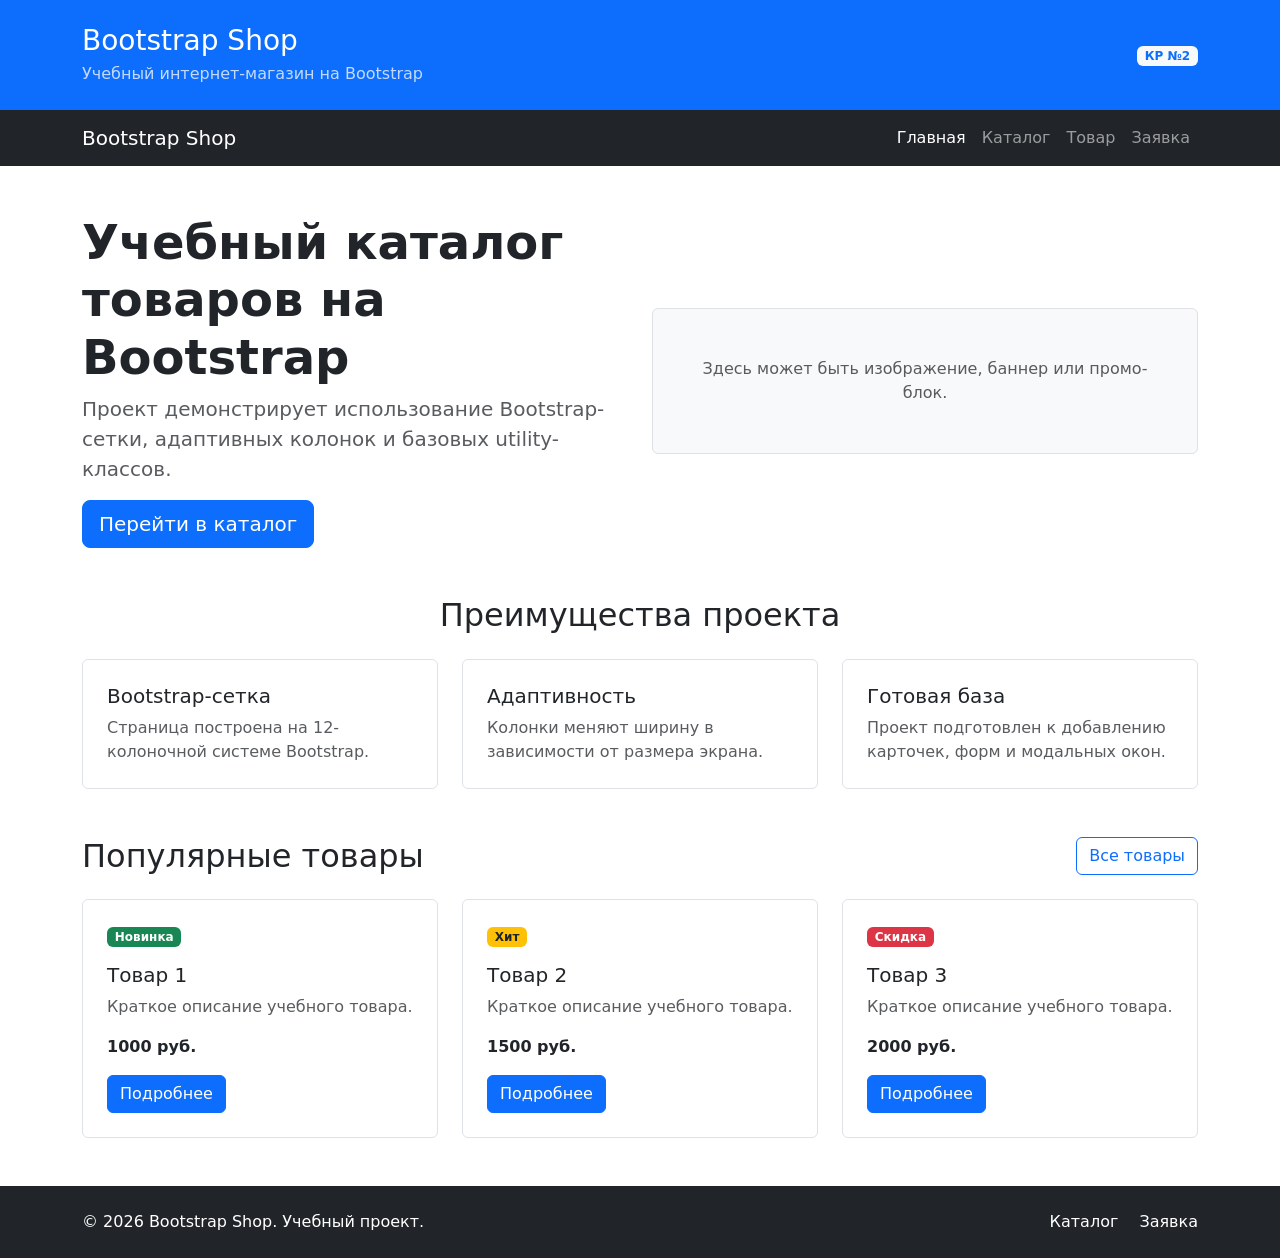
==== index.html @ 2a7916f4 "feat: initial Bootstrap grid homepage (PR-9) - index.html: Bootstrap-сетка, header, navbar, hero, be" ====
<!doctype html>
<html lang="ru">
<head>
  <meta charset="utf-8">
  <meta name="viewport" content="width=device-width, initial-scale=1">
  <title>Главная — Bootstrap Shop</title>
  <link href="https://cdn.jsdelivr.net/npm/bootstrap@5.3.3/dist/css/bootstrap.min.css" rel="stylesheet">
  <link rel="stylesheet" href="css/custom.css">
</head>
<body>
  <header class="bg-primary text-white py-4">
    <div class="container">
      <div class="row align-items-center">
        <div class="col-12 col-md-8">
          <h1 class="h3 mb-1">Bootstrap Shop</h1>
          <p class="mb-0 opacity-75">
            Учебный интернет-магазин на Bootstrap
          </p>
        </div>
        <div class="col-12 col-md-4 text-md-end mt-3 mt-md-0">
          <span class="badge bg-light text-primary">
            КР №2
          </span>
        </div>
      </div>
    </div>
  </header>

  <nav class="navbar navbar-expand-lg navbar-dark bg-dark">
    <div class="container">
      <a class="navbar-brand" href="index.html">Bootstrap Shop</a>
      <button class="navbar-toggler" type="button" data-bs-toggle="collapse" data-bs-target="#mainNavbar" aria-controls="mainNavbar" aria-expanded="false" aria-label="Переключить навигацию">
        <span class="navbar-toggler-icon"></span>
      </button>
      <div class="collapse navbar-collapse" id="mainNavbar">
        <ul class="navbar-nav ms-auto">
          <li class="nav-item">
            <a class="nav-link active" aria-current="page" href="index.html">Главная</a>
          </li>
          <li class="nav-item">
            <a class="nav-link" href="catalog.html">Каталог</a>
          </li>
          <li class="nav-item">
            <a class="nav-link" href="product.html">Товар</a>
          </li>
          <li class="nav-item">
            <a class="nav-link" href="order.html">Заявка</a>
          </li>
        </ul>
      </div>
    </div>
  </nav>

  <main>
    <section class="container my-5">
      <div class="row align-items-center g-4">
        <div class="col-12 col-lg-6">
          <h2 class="display-5 fw-bold">
            Учебный каталог товаров на Bootstrap
          </h2>
          <p class="lead text-muted">
            Проект демонстрирует использование Bootstrap-сетки,
            адаптивных колонок и базовых utility-классов.
          </p>
          <a class="btn btn-primary btn-lg" href="catalog.html">
            Перейти в каталог
          </a>
        </div>
        <div class="col-12 col-lg-6">
          <div class="p-5 bg-light border rounded text-center">
            <p class="mb-0 text-muted">
              Здесь может быть изображение, баннер или промо-блок.
            </p>
          </div>
        </div>
      </div>
    </section>

    <section class="container my-5">
      <h2 class="text-center mb-4">Преимущества проекта</h2>
      <div class="row g-4">
        <div class="col-12 col-md-4">
          <div class="p-4 border rounded h-100 bg-white">
            <h3 class="h5">Bootstrap-сетка</h3>
            <p class="mb-0 text-muted">
              Страница построена на 12-колоночной системе Bootstrap.
            </p>
          </div>
        </div>
        <div class="col-12 col-md-4">
          <div class="p-4 border rounded h-100 bg-white">
            <h3 class="h5">Адаптивность</h3>
            <p class="mb-0 text-muted">
              Колонки меняют ширину в зависимости от размера экрана.
            </p>
          </div>
        </div>
        <div class="col-12 col-md-4">
          <div class="p-4 border rounded h-100 bg-white">
            <h3 class="h5">Готовая база</h3>
            <p class="mb-0 text-muted">
              Проект подготовлен к добавлению карточек, форм и модальных окон.
            </p>
          </div>
        </div>
      </div>
    </section>

    <section class="container my-5">
      <div class="d-flex justify-content-between align-items-center mb-4">
        <h2 class="mb-0">Популярные товары</h2>
        <a class="btn btn-outline-primary" href="catalog.html">
          Все товары
        </a>
      </div>
      <div class="row g-4">
        <div class="col-12 col-md-6 col-lg-4">
          <div class="border rounded h-100 p-4">
            <span class="badge bg-success mb-3">Новинка</span>
            <h3 class="h5">Товар 1</h3>
            <p class="text-muted">
              Краткое описание учебного товара.
            </p>
            <p class="fw-bold mb-3">1000 руб.</p>
            <a class="btn btn-primary" href="product.html">
              Подробнее
            </a>
          </div>
        </div>
        <div class="col-12 col-md-6 col-lg-4">
          <div class="border rounded h-100 p-4">
            <span class="badge bg-warning text-dark mb-3">Хит</span>
            <h3 class="h5">Товар 2</h3>
            <p class="text-muted">
              Краткое описание учебного товара.
            </p>
            <p class="fw-bold mb-3">1500 руб.</p>
            <a class="btn btn-primary" href="product.html">
              Подробнее
            </a>
          </div>
        </div>
        <div class="col-12 col-md-6 col-lg-4">
          <div class="border rounded h-100 p-4">
            <span class="badge bg-danger mb-3">Скидка</span>
            <h3 class="h5">Товар 3</h3>
            <p class="text-muted">
              Краткое описание учебного товара.
            </p>
            <p class="fw-bold mb-3">2000 руб.</p>
            <a class="btn btn-primary" href="product.html">
              Подробнее
            </a>
          </div>
        </div>
      </div>
    </section>
  </main>

  <footer class="bg-dark text-white py-4 mt-5">
    <div class="container">
      <div class="row align-items-center g-3">
        <div class="col-12 col-md-6">
          <p class="mb-0">
            &copy; 2026 Bootstrap Shop. Учебный проект.
          </p>
        </div>
        <div class="col-12 col-md-6 text-md-end">
          <a class="text-white text-decoration-none me-3" href="catalog.html">
            Каталог
          </a>
          <a class="text-white text-decoration-none" href="order.html">
            Заявка
          </a>
        </div>
      </div>
    </div>
  </footer>

  <script src="https://cdn.jsdelivr.net/npm/bootstrap@5.3.3/dist/js/bootstrap.bundle.min.js"></script>
</body>
</html>
---- css/custom.css ----
/* custom.css
   Местные стили поверх Bootstrap-сетки.
*/

/* ---------- placeholder box (для пустых баннеров) ---------- */
.placeholder-box {
  background: repeating-linear-gradient(
    45deg,
    #f0f0f0,
    #f0f0f0 10px,
    #e8e8e8 10px,
    #e8e8e8 20px
  );
  min-height: 200px;
}
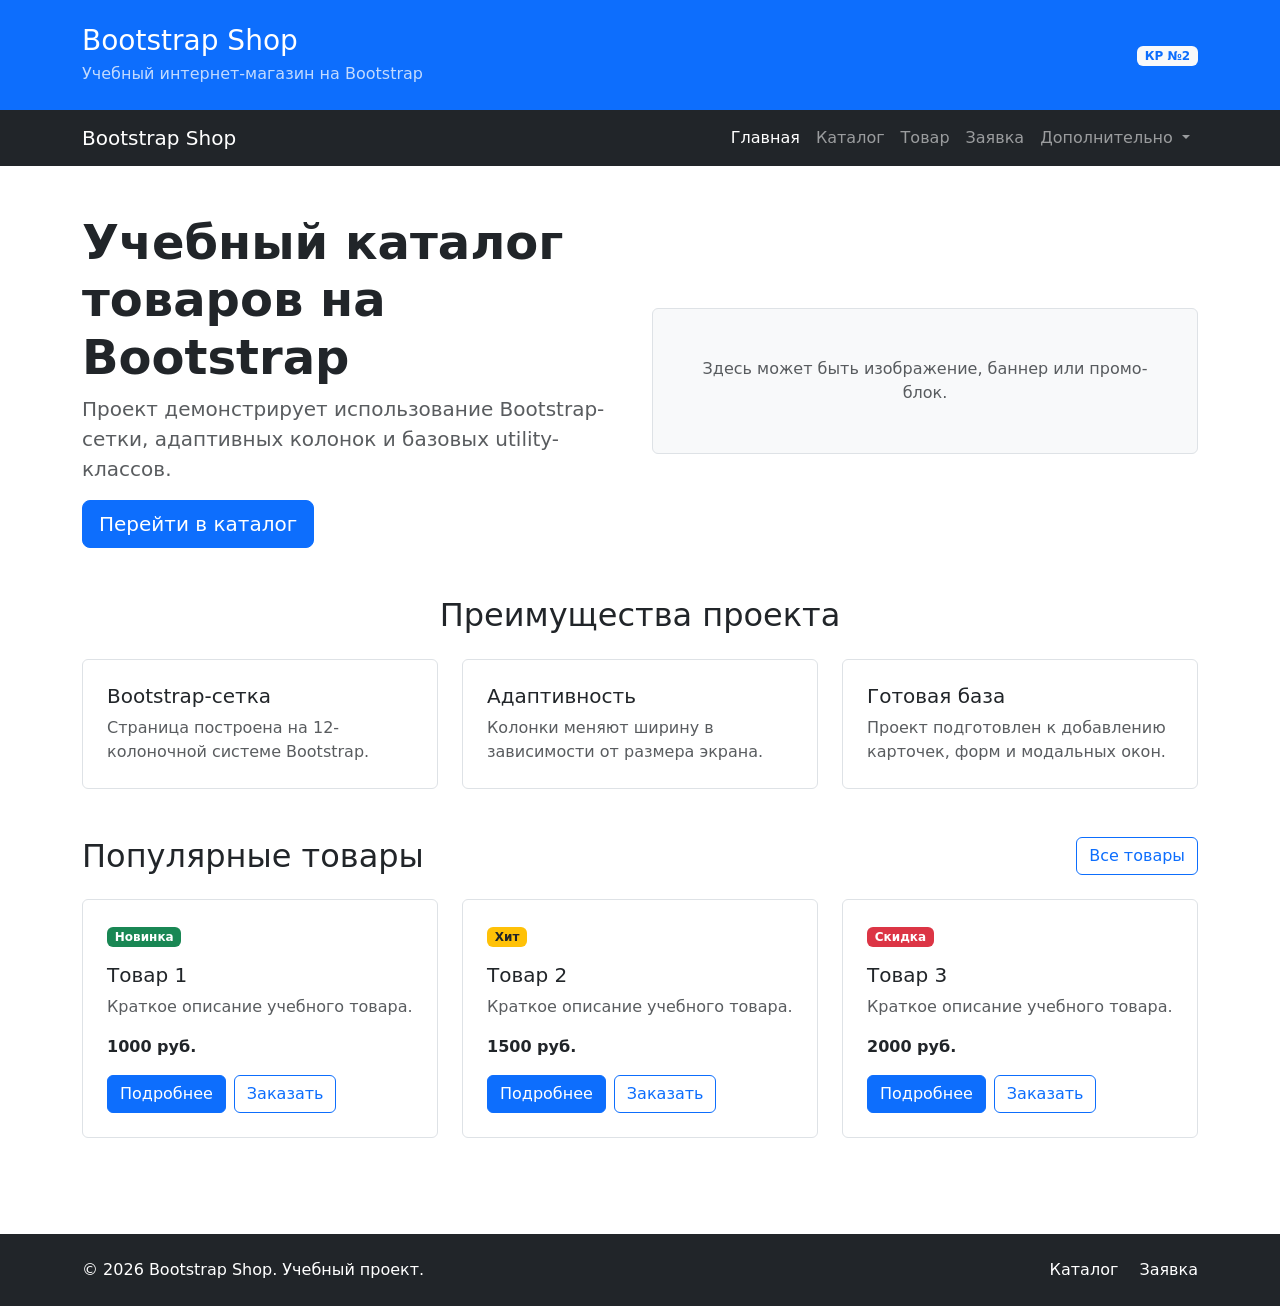
==== commit 39f0a20f: "feat: add Bootstrap components (PR-10) - unified navbar with dropdown on all pages - catalog.html: c" ====
--- a/index.html
+++ b/index.html
@@ -7,7 +7,9 @@
   <link href="https://cdn.jsdelivr.net/npm/bootstrap@5.3.3/dist/css/bootstrap.min.css" rel="stylesheet">
   <link rel="stylesheet" href="css/custom.css">
 </head>
-<body>
+<body class="d-flex flex-column min-vh-100">
+
+  <!-- Шапка -->
   <header class="bg-primary text-white py-4">
     <div class="container">
       <div class="row align-items-center">
@@ -26,6 +28,7 @@
     </div>
   </header>
 
+  <!-- Единая навигация -->
   <nav class="navbar navbar-expand-lg navbar-dark bg-dark">
     <div class="container">
       <a class="navbar-brand" href="index.html">Bootstrap Shop</a>
@@ -46,12 +49,22 @@
           <li class="nav-item">
             <a class="nav-link" href="order.html">Заявка</a>
           </li>
+          <li class="nav-item dropdown">
+            <a class="nav-link dropdown-toggle" href="#" role="button" data-bs-toggle="dropdown" aria-expanded="false">
+              Дополнительно
+            </a>
+            <ul class="dropdown-menu">
+              <li><a class="dropdown-item" href="catalog.html">Все товары</a></li>
+              <li><a class="dropdown-item" href="order.html">Оформить заявку</a></li>
+              <li><a class="dropdown-item" href="index.html#popular">Популярное</a></li>
+            </ul>
+          </li>
         </ul>
       </div>
     </div>
   </nav>
 
-  <main>
+  <main class="flex-grow-1">
     <section class="container my-5">
       <div class="row align-items-center g-4">
         <div class="col-12 col-lg-6">
@@ -106,7 +119,7 @@
       </div>
     </section>
 
-    <section class="container my-5">
+    <section class="container my-5" id="popular">
       <div class="d-flex justify-content-between align-items-center mb-4">
         <h2 class="mb-0">Популярные товары</h2>
         <a class="btn btn-outline-primary" href="catalog.html">
@@ -122,9 +135,14 @@
               Краткое описание учебного товара.
             </p>
             <p class="fw-bold mb-3">1000 руб.</p>
-            <a class="btn btn-primary" href="product.html">
-              Подробнее
-            </a>
+            <div class="d-flex gap-2">
+              <a class="btn btn-primary" href="product.html">
+                Подробнее
+              </a>
+              <button class="btn btn-outline-primary" type="button" data-bs-toggle="modal" data-bs-target="#orderModal">
+                Заказать
+              </button>
+            </div>
           </div>
         </div>
         <div class="col-12 col-md-6 col-lg-4">
@@ -135,9 +153,14 @@
               Краткое описание учебного товара.
             </p>
             <p class="fw-bold mb-3">1500 руб.</p>
-            <a class="btn btn-primary" href="product.html">
-              Подробнее
-            </a>
+            <div class="d-flex gap-2">
+              <a class="btn btn-primary" href="product.html">
+                Подробнее
+              </a>
+              <button class="btn btn-outline-primary" type="button" data-bs-toggle="modal" data-bs-target="#orderModal">
+                Заказать
+              </button>
+            </div>
           </div>
         </div>
         <div class="col-12 col-md-6 col-lg-4">
@@ -148,9 +171,14 @@
               Краткое описание учебного товара.
             </p>
             <p class="fw-bold mb-3">2000 руб.</p>
-            <a class="btn btn-primary" href="product.html">
-              Подробнее
-            </a>
+            <div class="d-flex gap-2">
+              <a class="btn btn-primary" href="product.html">
+                Подробнее
+              </a>
+              <button class="btn btn-outline-primary" type="button" data-bs-toggle="modal" data-bs-target="#orderModal">
+                Заказать
+              </button>
+            </div>
           </div>
         </div>
       </div>
@@ -177,6 +205,47 @@
     </div>
   </footer>
 
+  <!-- Модальное окно заказа -->
+  <div class="modal fade" id="orderModal" tabindex="-1" aria-labelledby="orderModalLabel" aria-hidden="true">
+    <div class="modal-dialog">
+      <div class="modal-content">
+        <div class="modal-header">
+          <h2 class="modal-title h5" id="orderModalLabel">
+            Быстрая заявка
+          </h2>
+          <button type="button" class="btn-close" data-bs-dismiss="modal" aria-label="Закрыть"></button>
+        </div>
+        <div class="modal-body">
+          <p class="text-muted">
+            Оставьте контактные данные, и менеджер свяжется с вами.
+          </p>
+          <form>
+            <div class="mb-3">
+              <label for="modal-name" class="form-label">Имя</label>
+              <input id="modal-name" type="text" class="form-control" required>
+            </div>
+            <div class="mb-3">
+              <label for="modal-phone" class="form-label">Телефон</label>
+              <input id="modal-phone" type="tel" class="form-control" required>
+            </div>
+            <div class="form-check mb-3">
+              <input id="modal-agree" class="form-check-input" type="checkbox" required>
+              <label class="form-check-label" for="modal-agree">
+                Согласен на обработку данных
+              </label>
+            </div>
+          </form>
+        </div>
+        <div class="modal-footer">
+          <button type="button" class="btn btn-secondary" data-bs-dismiss="modal">
+            Закрыть
+          </button>
+          <button type="button" class="btn btn-primary">Отправить</button>
+        </div>
+      </div>
+    </div>
+  </div>
+
   <script src="https://cdn.jsdelivr.net/npm/bootstrap@5.3.3/dist/js/bootstrap.bundle.min.js"></script>
 </body>
 </html>
--- a/css/custom.css
+++ b/css/custom.css
@@ -13,3 +13,16 @@
   );
   min-height: 200px;
 }
+
+/* ---------- placeholder image (для карточек товара) ---------- */
+.placeholder-image {
+  min-height: 320px;
+  display: flex;
+  align-items: center;
+  justify-content: center;
+}
+
+.card-img-top {
+  height: 180px;
+  object-fit: cover;
+}
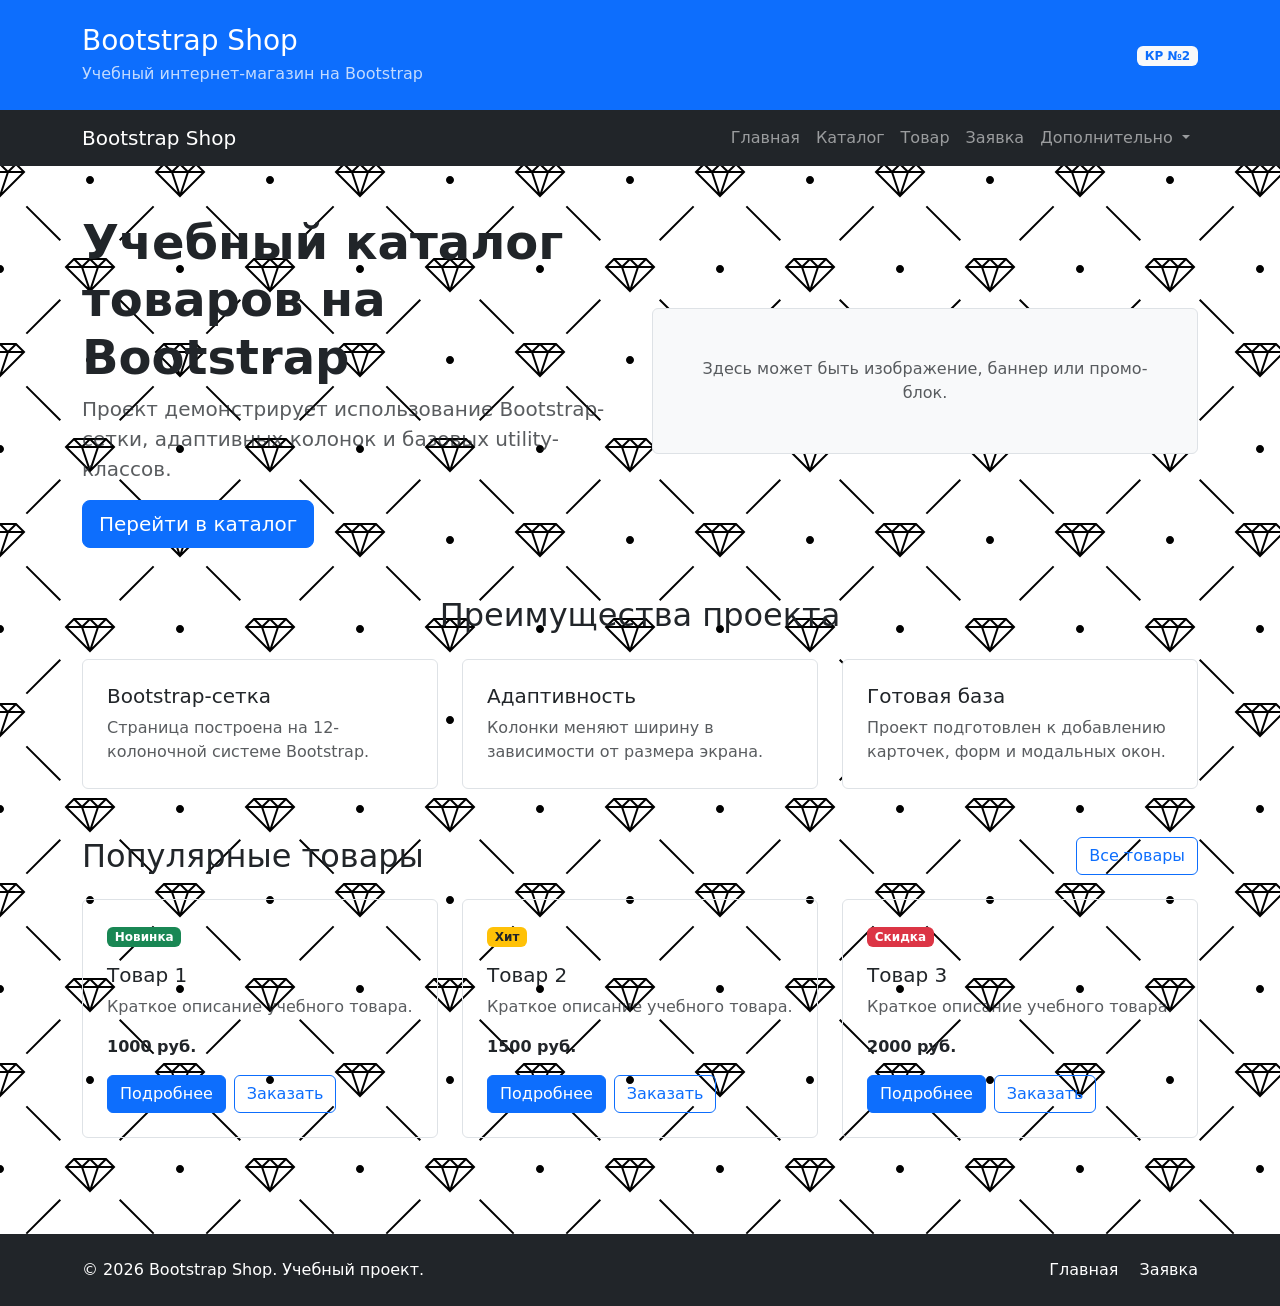
==== commit bd20d911: "fix" ====
--- a/index.html
+++ b/index.html
@@ -4,65 +4,12 @@
   <meta charset="utf-8">
   <meta name="viewport" content="width=device-width, initial-scale=1">
   <title>Главная — Bootstrap Shop</title>
-  <link href="https://cdn.jsdelivr.net/npm/bootstrap@5.3.3/dist/css/bootstrap.min.css" rel="stylesheet">
+  <link rel="stylesheet" href="vendor/bootstrap/css/bootstrap.min.css">
   <link rel="stylesheet" href="css/custom.css">
 </head>
 <body class="d-flex flex-column min-vh-100">
 
-  <!-- Шапка -->
-  <header class="bg-primary text-white py-4">
-    <div class="container">
-      <div class="row align-items-center">
-        <div class="col-12 col-md-8">
-          <h1 class="h3 mb-1">Bootstrap Shop</h1>
-          <p class="mb-0 opacity-75">
-            Учебный интернет-магазин на Bootstrap
-          </p>
-        </div>
-        <div class="col-12 col-md-4 text-md-end mt-3 mt-md-0">
-          <span class="badge bg-light text-primary">
-            КР №2
-          </span>
-        </div>
-      </div>
-    </div>
-  </header>
-
-  <!-- Единая навигация -->
-  <nav class="navbar navbar-expand-lg navbar-dark bg-dark">
-    <div class="container">
-      <a class="navbar-brand" href="index.html">Bootstrap Shop</a>
-      <button class="navbar-toggler" type="button" data-bs-toggle="collapse" data-bs-target="#mainNavbar" aria-controls="mainNavbar" aria-expanded="false" aria-label="Переключить навигацию">
-        <span class="navbar-toggler-icon"></span>
-      </button>
-      <div class="collapse navbar-collapse" id="mainNavbar">
-        <ul class="navbar-nav ms-auto">
-          <li class="nav-item">
-            <a class="nav-link active" aria-current="page" href="index.html">Главная</a>
-          </li>
-          <li class="nav-item">
-            <a class="nav-link" href="catalog.html">Каталог</a>
-          </li>
-          <li class="nav-item">
-            <a class="nav-link" href="product.html">Товар</a>
-          </li>
-          <li class="nav-item">
-            <a class="nav-link" href="order.html">Заявка</a>
-          </li>
-          <li class="nav-item dropdown">
-            <a class="nav-link dropdown-toggle" href="#" role="button" data-bs-toggle="dropdown" aria-expanded="false">
-              Дополнительно
-            </a>
-            <ul class="dropdown-menu">
-              <li><a class="dropdown-item" href="catalog.html">Все товары</a></li>
-              <li><a class="dropdown-item" href="order.html">Оформить заявку</a></li>
-              <li><a class="dropdown-item" href="index.html#popular">Популярное</a></li>
-            </ul>
-          </li>
-        </ul>
-      </div>
-    </div>
-  </nav>
+  <div id="header-placeholder"></div>
 
   <main class="flex-grow-1">
     <section class="container my-5">
@@ -185,25 +132,7 @@
     </section>
   </main>
 
-  <footer class="bg-dark text-white py-4 mt-5">
-    <div class="container">
-      <div class="row align-items-center g-3">
-        <div class="col-12 col-md-6">
-          <p class="mb-0">
-            &copy; 2026 Bootstrap Shop. Учебный проект.
-          </p>
-        </div>
-        <div class="col-12 col-md-6 text-md-end">
-          <a class="text-white text-decoration-none me-3" href="catalog.html">
-            Каталог
-          </a>
-          <a class="text-white text-decoration-none" href="order.html">
-            Заявка
-          </a>
-        </div>
-      </div>
-    </div>
-  </footer>
+  <div id="footer-placeholder"></div>
 
   <!-- Модальное окно заказа -->
   <div class="modal fade" id="orderModal" tabindex="-1" aria-labelledby="orderModalLabel" aria-hidden="true">
@@ -246,6 +175,7 @@
     </div>
   </div>
 
-  <script src="https://cdn.jsdelivr.net/npm/bootstrap@5.3.3/dist/js/bootstrap.bundle.min.js"></script>
+  <script src="vendor/bootstrap/js/bootstrap.bundle.min.js"></script>
+  <script src="js/include.js"></script>
 </body>
 </html>
--- a/css/custom.css
+++ b/css/custom.css
@@ -1,6 +1,12 @@
 /* custom.css
    Местные стили поверх Bootstrap-сетки.
 */
+
+body {
+  background-image: url('../images/glamorous.svg');
+  background-repeat: repeat;
+  background-size: 180px 180px;
+}
 
 /* ---------- placeholder box (для пустых баннеров) ---------- */
 .placeholder-box {
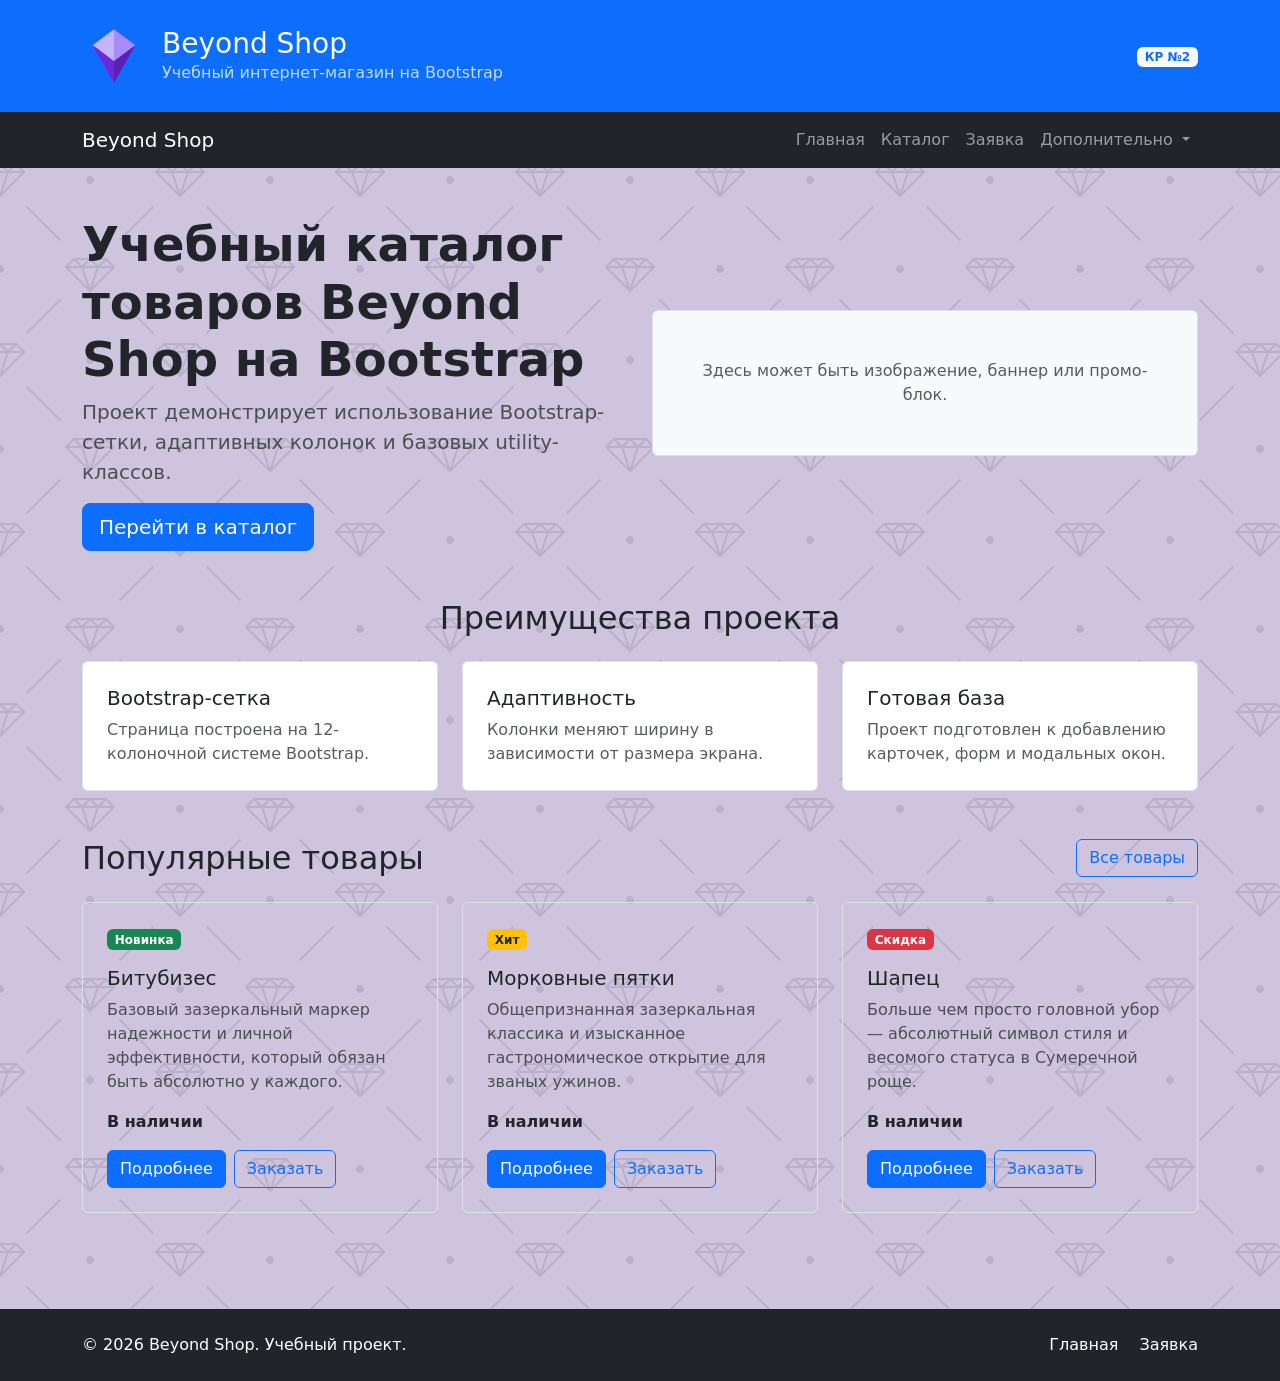
==== commit 594d25e2: "fix: html" ====
--- a/index.html
+++ b/index.html
@@ -3,7 +3,8 @@
 <head>
   <meta charset="utf-8">
   <meta name="viewport" content="width=device-width, initial-scale=1">
-  <title>Главная — Bootstrap Shop</title>
+  <title>Главная — Beyond Shop</title>
+  <link rel="icon" href="favicon.svg" type="image/svg+xml">
   <link rel="stylesheet" href="vendor/bootstrap/css/bootstrap.min.css">
   <link rel="stylesheet" href="css/custom.css">
 </head>
@@ -16,7 +17,7 @@
       <div class="row align-items-center g-4">
         <div class="col-12 col-lg-6">
           <h2 class="display-5 fw-bold">
-            Учебный каталог товаров на Bootstrap
+            Учебный каталог товаров Beyond Shop на Bootstrap
           </h2>
           <p class="lead text-muted">
             Проект демонстрирует использование Bootstrap-сетки,
@@ -77,13 +78,13 @@
         <div class="col-12 col-md-6 col-lg-4">
           <div class="border rounded h-100 p-4">
             <span class="badge bg-success mb-3">Новинка</span>
-            <h3 class="h5">Товар 1</h3>
+            <h3 class="h5">Битубизес</h3>
             <p class="text-muted">
-              Краткое описание учебного товара.
+              Базовый зазеркальный маркер надежности и личной эффективности, который обязан быть абсолютно у каждого.
             </p>
-            <p class="fw-bold mb-3">1000 руб.</p>
+            <p class="fw-bold mb-3">В наличии</p>
             <div class="d-flex gap-2">
-              <a class="btn btn-primary" href="product.html">
+              <a class="btn btn-primary" href="products/bitubisas.html">
                 Подробнее
               </a>
               <button class="btn btn-outline-primary" type="button" data-bs-toggle="modal" data-bs-target="#orderModal">
@@ -95,13 +96,13 @@
         <div class="col-12 col-md-6 col-lg-4">
           <div class="border rounded h-100 p-4">
             <span class="badge bg-warning text-dark mb-3">Хит</span>
-            <h3 class="h5">Товар 2</h3>
+            <h3 class="h5">Морковные пятки</h3>
             <p class="text-muted">
-              Краткое описание учебного товара.
+              Общепризнанная зазеркальная классика и изысканное гастрономическое открытие для званых ужинов.
             </p>
-            <p class="fw-bold mb-3">1500 руб.</p>
+            <p class="fw-bold mb-3">В наличии</p>
             <div class="d-flex gap-2">
-              <a class="btn btn-primary" href="product.html">
+              <a class="btn btn-primary" href="products/morkovniy-piatky.html">
                 Подробнее
               </a>
               <button class="btn btn-outline-primary" type="button" data-bs-toggle="modal" data-bs-target="#orderModal">
@@ -113,13 +114,13 @@
         <div class="col-12 col-md-6 col-lg-4">
           <div class="border rounded h-100 p-4">
             <span class="badge bg-danger mb-3">Скидка</span>
-            <h3 class="h5">Товар 3</h3>
+            <h3 class="h5">Шапец</h3>
             <p class="text-muted">
-              Краткое описание учебного товара.
+              Больше чем просто головной убор — абсолютный символ стиля и весомого статуса в Сумеречной роще.
             </p>
-            <p class="fw-bold mb-3">2000 руб.</p>
+            <p class="fw-bold mb-3">В наличии</p>
             <div class="d-flex gap-2">
-              <a class="btn btn-primary" href="product.html">
+              <a class="btn btn-primary" href="products/shapec.html">
                 Подробнее
               </a>
               <button class="btn btn-outline-primary" type="button" data-bs-toggle="modal" data-bs-target="#orderModal">
--- a/css/custom.css
+++ b/css/custom.css
@@ -3,6 +3,7 @@
 */
 
 body {
+  background-color: #cfc4de;
   background-image: url('../images/glamorous.svg');
   background-repeat: repeat;
   background-size: 180px 180px;
@@ -29,6 +30,5 @@
 }
 
 .card-img-top {
-  height: 180px;
-  object-fit: cover;
+  object-fit: contain;
 }
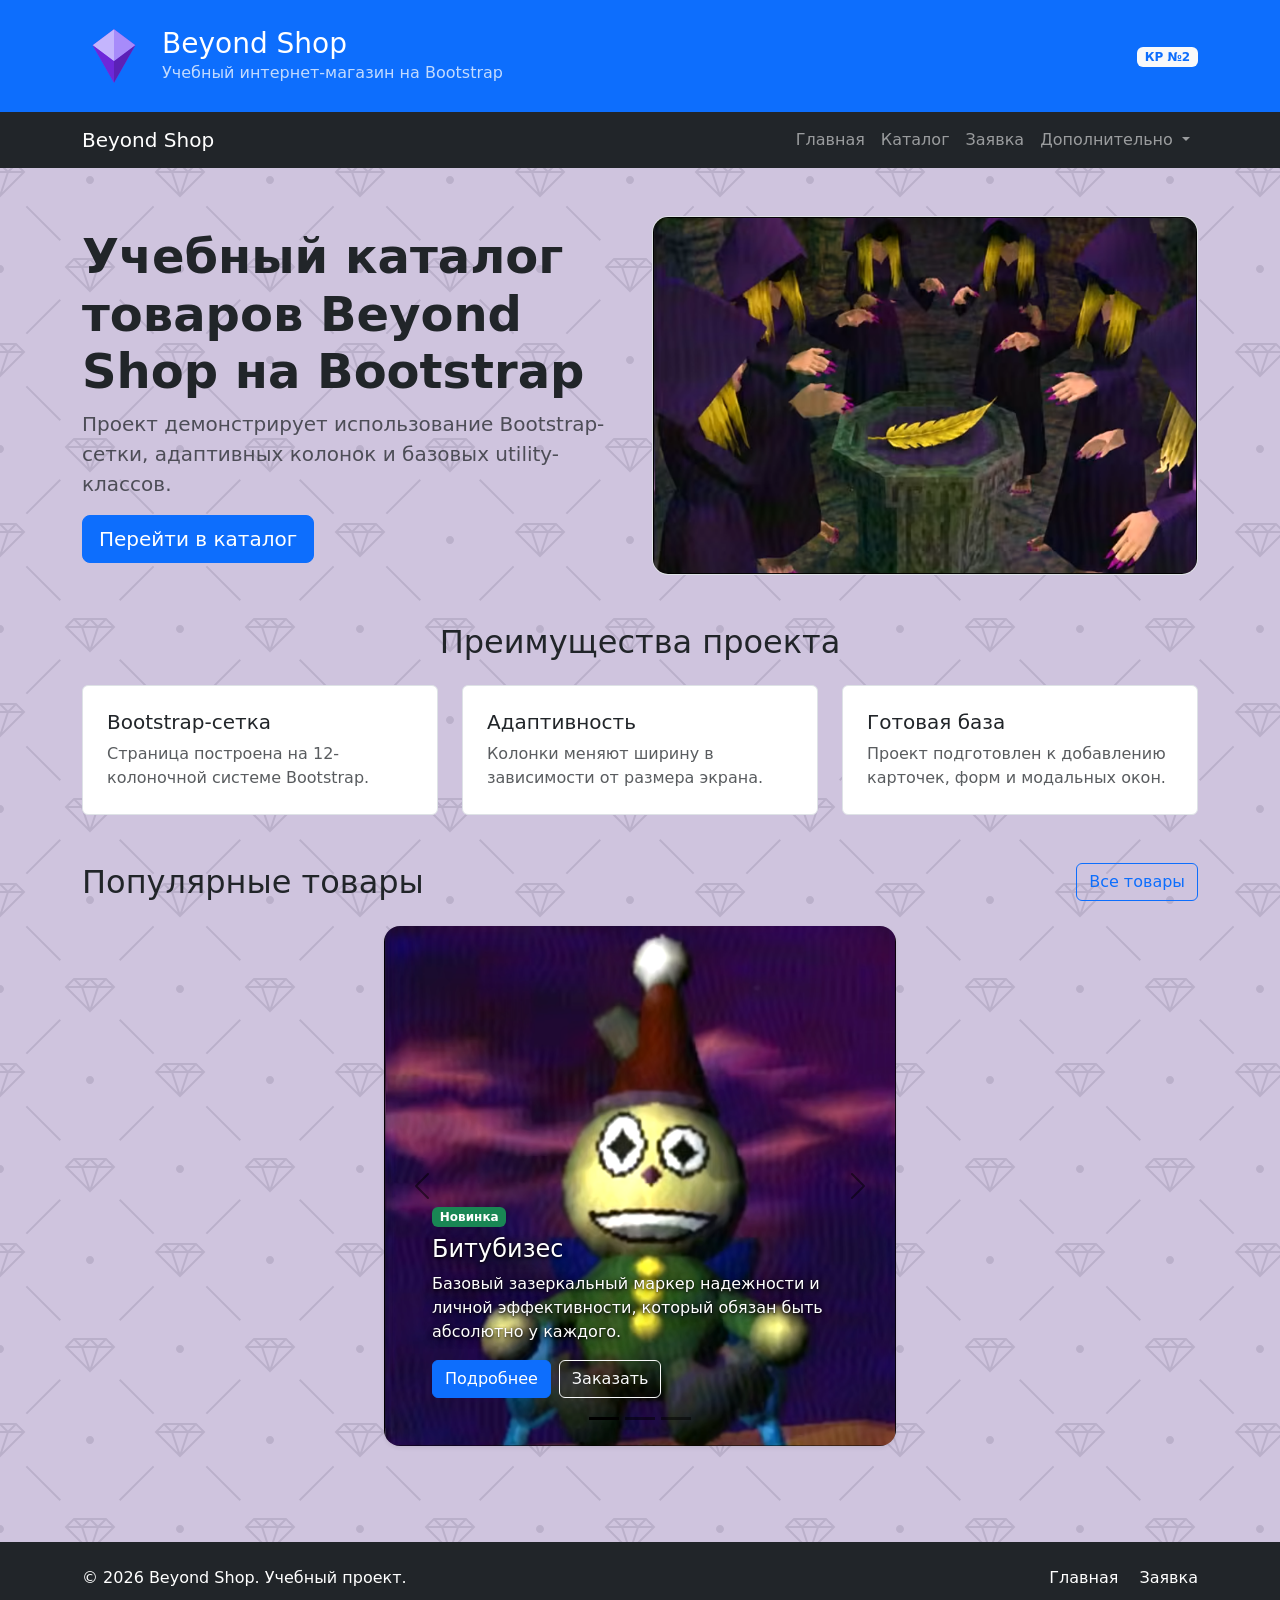
==== commit 0843879a: "upd: carousel" ====
--- a/index.html
+++ b/index.html
@@ -28,11 +28,12 @@
           </a>
         </div>
         <div class="col-12 col-lg-6">
-          <div class="p-5 bg-light border rounded text-center">
-            <p class="mb-0 text-muted">
-              Здесь может быть изображение, баннер или промо-блок.
-            </p>
-          </div>
+            <div class="border rounded-4 overflow-hidden bg-light">
+                <!--<p class="mb-0 text-muted">
+                  Здесь может быть изображение, баннер или промо-блок.
+                </p>-->
+                <img src="../images/witches.png" class="card-img-top" alt="Битубизес">
+            </div>
         </div>
       </div>
     </section>
@@ -67,67 +68,114 @@
       </div>
     </section>
 
-    <section class="container my-5" id="popular">
-      <div class="d-flex justify-content-between align-items-center mb-4">
-        <h2 class="mb-0">Популярные товары</h2>
-        <a class="btn btn-outline-primary" href="catalog.html">
-          Все товары
-        </a>
-      </div>
-      <div class="row g-4">
-        <div class="col-12 col-md-6 col-lg-4">
-          <div class="border rounded h-100 p-4">
-            <span class="badge bg-success mb-3">Новинка</span>
-            <h3 class="h5">Битубизес</h3>
-            <p class="text-muted">
-              Базовый зазеркальный маркер надежности и личной эффективности, который обязан быть абсолютно у каждого.
-            </p>
-            <p class="fw-bold mb-3">В наличии</p>
-            <div class="d-flex gap-2">
-              <a class="btn btn-primary" href="products/bitubisas.html">
-                Подробнее
-              </a>
-              <button class="btn btn-outline-primary" type="button" data-bs-toggle="modal" data-bs-target="#orderModal">
-                Заказать
-              </button>
-            </div>
-          </div>
-        </div>
-        <div class="col-12 col-md-6 col-lg-4">
-          <div class="border rounded h-100 p-4">
-            <span class="badge bg-warning text-dark mb-3">Хит</span>
-            <h3 class="h5">Морковные пятки</h3>
-            <p class="text-muted">
-              Общепризнанная зазеркальная классика и изысканное гастрономическое открытие для званых ужинов.
-            </p>
-            <p class="fw-bold mb-3">В наличии</p>
-            <div class="d-flex gap-2">
-              <a class="btn btn-primary" href="products/morkovniy-piatky.html">
-                Подробнее
-              </a>
-              <button class="btn btn-outline-primary" type="button" data-bs-toggle="modal" data-bs-target="#orderModal">
-                Заказать
-              </button>
-            </div>
-          </div>
-        </div>
-        <div class="col-12 col-md-6 col-lg-4">
-          <div class="border rounded h-100 p-4">
-            <span class="badge bg-danger mb-3">Скидка</span>
-            <h3 class="h5">Шапец</h3>
-            <p class="text-muted">
-              Больше чем просто головной убор — абсолютный символ стиля и весомого статуса в Сумеречной роще.
-            </p>
-            <p class="fw-bold mb-3">В наличии</p>
-            <div class="d-flex gap-2">
-              <a class="btn btn-primary" href="products/shapec.html">
-                Подробнее
-              </a>
-              <button class="btn btn-outline-primary" type="button" data-bs-toggle="modal" data-bs-target="#orderModal">
-                Заказать
-              </button>
-            </div>
-          </div>
+    <section class="my-5" id="popular">
+
+      <!-- Заголовок остаётся в обычном container -->
+      <div class="container">
+        <div class="d-flex justify-content-between align-items-center mb-4">
+          <h2 class="mb-0">Популярные товары</h2>
+          <a class="btn btn-outline-primary" href="catalog.html">
+            Все товары
+          </a>
+        </div>
+      </div>
+
+      <!-- Карусель — вне container, ширина задаётся .carousel-width -->
+      <div class="container-fluid px-0">
+        <div id="popularCarousel"
+             class="carousel slide carousel-dark carousel-width shadow-sm rounded-4 overflow-hidden"
+             data-bs-ride="carousel"
+             data-bs-interval="6000">
+
+          <div class="carousel-indicators">
+            <button type="button" data-bs-target="#popularCarousel" data-bs-slide-to="0"
+                    class="active" aria-current="true" aria-label="Битубизес"></button>
+            <button type="button" data-bs-target="#popularCarousel" data-bs-slide-to="1"
+                    aria-label="Морковные пятки"></button>
+            <button type="button" data-bs-target="#popularCarousel" data-bs-slide-to="2"
+                    aria-label="Шапец"></button>
+          </div>
+
+          <div class="carousel-inner">
+
+            <!-- Битубизес -->
+            <div class="carousel-item active">
+              <div class="d-flex flex-column justify-content-end p-4 p-md-5"
+                   style="min-height: 520px; background: #e9ecef url('images/Bitubisas.png') bottom center/cover no-repeat;">
+                <div class="carousel-hero-text" style="max-width: 560px;">
+                  <span class="badge bg-success mb-2">Новинка</span>
+                  <h3 class="h4 mb-2">Битубизес</h3>
+                  <p class="mb-3">
+                    Базовый зазеркальный маркер надежности и личной эффективности,
+                    который обязан быть абсолютно у каждого.
+                  </p>
+                  <div class="d-flex gap-2">
+                    <a class="btn btn-primary" href="products/bitubisas.html">Подробнее</a>
+                    <button class="btn btn-outline-light" type="button"
+                            data-bs-toggle="modal" data-bs-target="#orderModal">
+                      Заказать
+                    </button>
+                  </div>
+                </div>
+              </div>
+            </div>
+
+            <!-- Морковные пятки -->
+            <div class="carousel-item">
+              <div class="d-flex flex-column justify-content-end p-4 p-md-5"
+                   style="min-height: 520px; background: #e9ecef url('images/Morkovniy_piatky.png') bottom center/cover no-repeat;">
+                <div class="carousel-hero-text" style="max-width: 560px;">
+                  <span class="badge bg-warning text-dark mb-2">Хит</span>
+                  <h3 class="h4 mb-2">Морковные пятки</h3>
+                  <p class="mb-3">
+                    Общепризнанная зазеркальная классика и изысканное гастрономическое
+                    открытие для званых ужинов.
+                  </p>
+                  <div class="d-flex gap-2">
+                    <a class="btn btn-primary" href="products/morkovniy-piatky.html">Подробнее</a>
+                    <button class="btn btn-outline-light" type="button"
+                            data-bs-toggle="modal" data-bs-target="#orderModal">
+                      Заказать
+                    </button>
+                  </div>
+                </div>
+              </div>
+            </div>
+
+            <!-- Шапец -->
+            <div class="carousel-item">
+              <div class="d-flex flex-column justify-content-end p-4 p-md-5"
+                   style="min-height: 520px; background: #e9ecef url('images/Shapec.png') bottom center/cover no-repeat;">
+                <div class="carousel-hero-text" style="max-width: 560px;">
+                  <span class="badge bg-danger mb-2">Скидка</span>
+                  <h3 class="h4 mb-2">Шапец</h3>
+                  <p class="mb-3">
+                    Больше чем просто головной убор — абсолютный символ стиля
+                    и весомого статуса в Сумеречной роще.
+                  </p>
+                  <div class="d-flex gap-2">
+                    <a class="btn btn-primary" href="products/shapec.html">Подробнее</a>
+                    <button class="btn btn-outline-light" type="button"
+                            data-bs-toggle="modal" data-bs-target="#orderModal">
+                      Заказать
+                    </button>
+                  </div>
+                </div>
+              </div>
+            </div>
+
+          </div>
+
+          <button class="carousel-control-prev" type="button"
+                  data-bs-target="#popularCarousel" data-bs-slide="prev">
+            <span class="carousel-control-prev-icon" aria-hidden="true"></span>
+            <span class="visually-hidden">Предыдущий</span>
+          </button>
+          <button class="carousel-control-next" type="button"
+                  data-bs-target="#popularCarousel" data-bs-slide="next">
+            <span class="carousel-control-next-icon" aria-hidden="true"></span>
+            <span class="visually-hidden">Следующий</span>
+          </button>
         </div>
       </div>
     </section>
--- a/css/custom.css
+++ b/css/custom.css
@@ -32,3 +32,46 @@
 .card-img-top {
   object-fit: contain;
 }
+
+/* ---------- текст поверх фото в карусели ---------- */
+.carousel-hero-text {
+  color: #fff;
+  text-shadow:
+    0 2px 10px rgba(0, 0, 0, 0.75),
+    0 1px 3px rgba(0, 0, 0, 0.9);
+}
+.carousel-hero-text .text-muted {
+  color: rgba(255, 255, 255, 0.85) !important;
+}
+
+/* ---------- ручная ширина карусели ---------- */
+.carousel-width {
+  width: 100%;
+  max-width: 40%;
+  margin-inline: auto;
+}
+
+/* ---------- рамка со скруглениями для фото товара ---------- */
+.img-frame {
+  /*padding: .5rem;*/
+  border: 1px solid #dee2e6;
+  border-radius: .75rem;
+  background: #fff;
+}
+.img-frame > img {
+  display: block;
+  width: 100%;
+  height: auto;
+  border-radius: 1.0rem;
+  object-fit: contain;
+}
+
+/* Снять тень у бейджей внутри карусели */
+.carousel-hero-text .badge {
+  text-shadow: none;
+}
+
+.carousel-hero-text .badge,
+.carousel-hero-text .btn {
+  text-shadow: none;
+}
